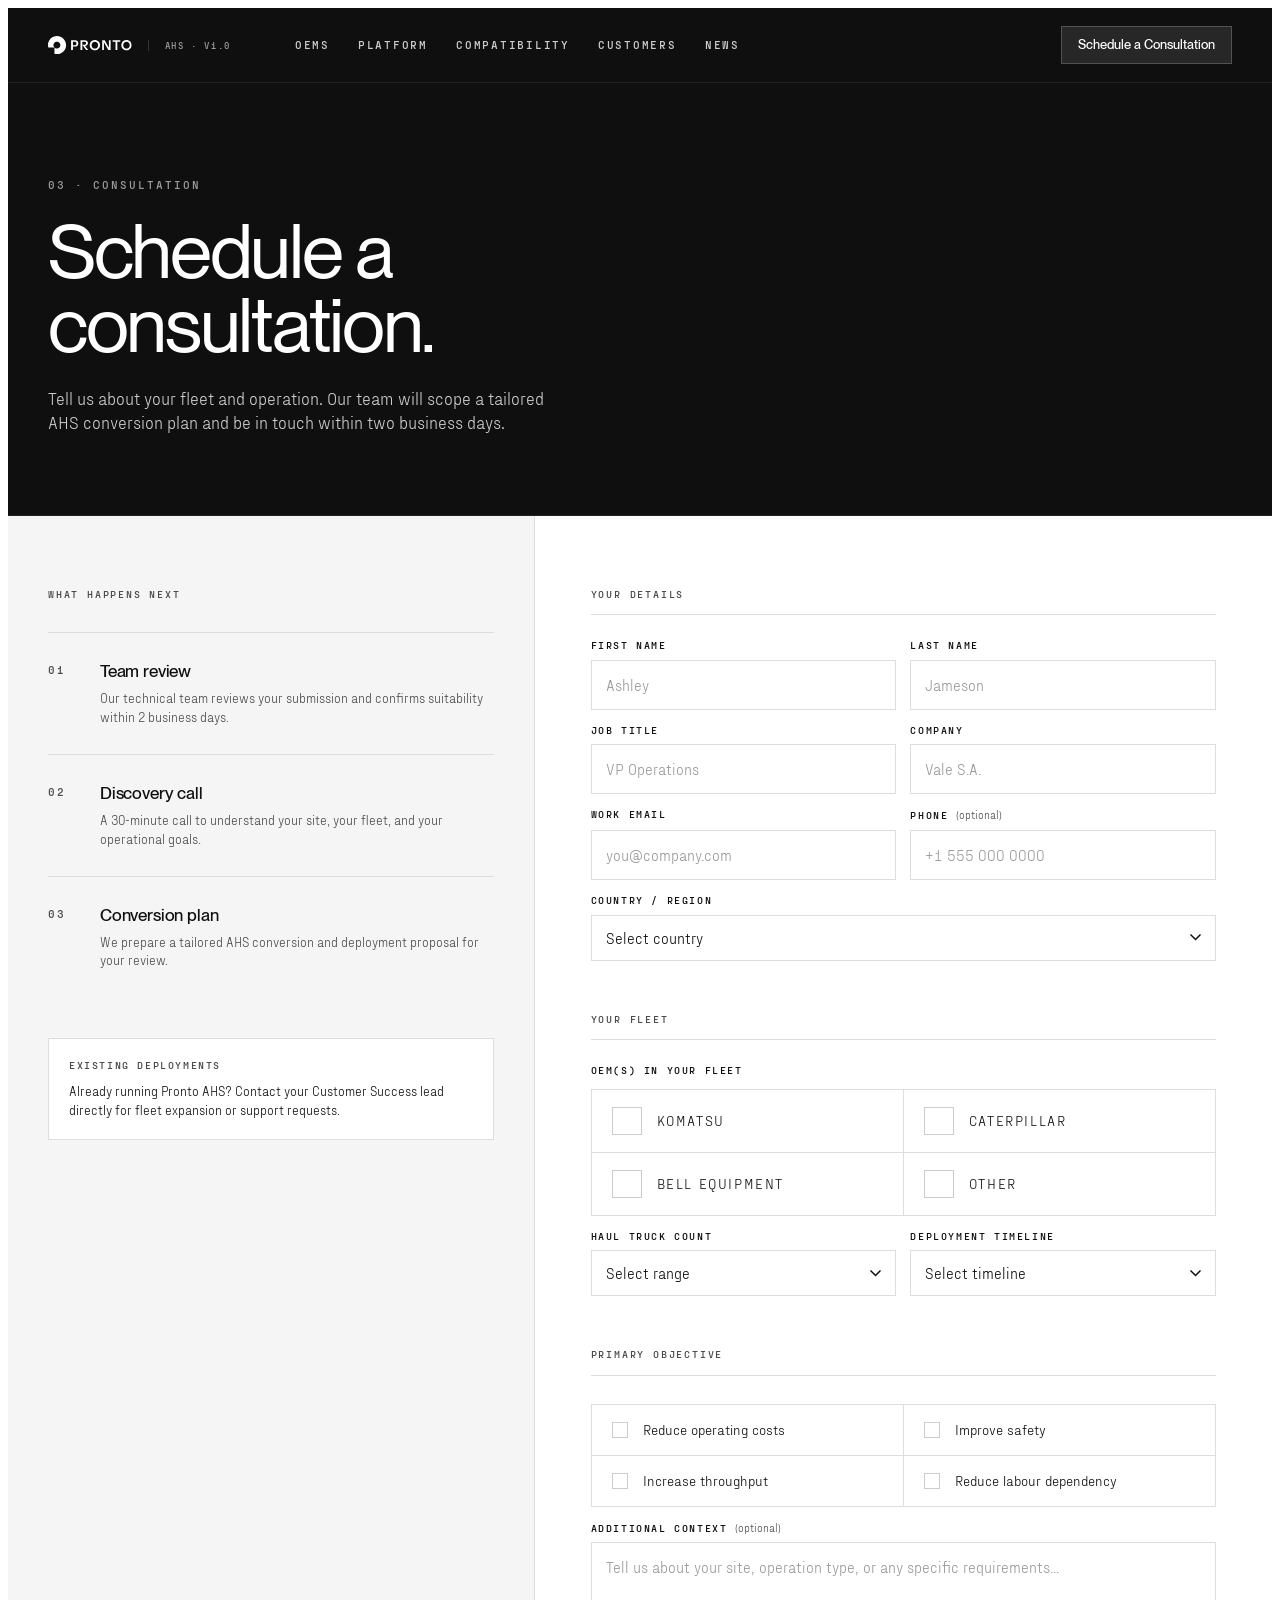
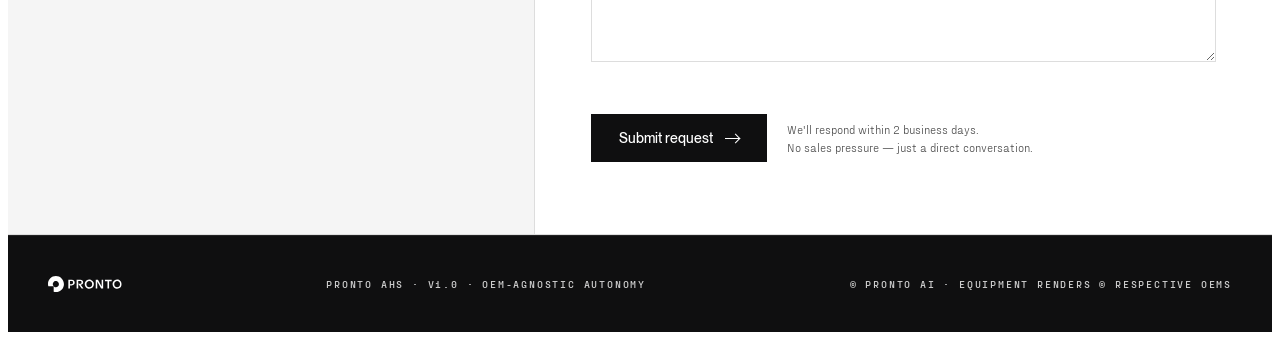
==== consultation.html @ 58838142 "Add consultation page and link Schedule a Consultation CTAs - New consultation.html: two-column form" ====
<!doctype html>
<html lang="en">
<head>
<meta charset="utf-8" />
<title>Pronto · Schedule a Consultation</title>
<meta name="viewport" content="width=device-width, initial-scale=1" />
<link rel="stylesheet" href="project/colors_and_type.css" />
<style>
  :root { --page-x: 40px; }
  html, body { background: var(--pronto-white); }
  body { overflow-x: hidden; }
  a { text-decoration: none; }

  /* Nav */
  .nav {
    position: sticky; top: 0; z-index: 50;
    display: flex; align-items: center; gap: 32px;
    padding: 18px var(--page-x);
    background: var(--pronto-black);
    color: var(--pronto-white);
    border-bottom: 1px solid rgba(255,255,255,0.08);
  }
  .nav .brand { display: flex; align-items: center; gap: 16px; }
  .nav .brand img { height: 18px; width: auto; display: block; }
  .nav .brand .ver {
    font-family: var(--font-mono); font-weight: 700;
    font-size: 9px; letter-spacing: 0.18em; text-transform: uppercase;
    color: var(--n-400); padding-left: 16px; border-left: 1px solid rgba(255,255,255,0.16);
  }
  .nav .links { display: flex; gap: 28px; margin-left: 32px; }
  .nav .links a {
    font-family: var(--font-mono); font-weight: 700;
    font-size: 11px; letter-spacing: 0.16em; text-transform: uppercase;
    color: var(--n-300);
    transition: color var(--dur-quick) var(--ease-pronto);
  }
  .nav .links a:hover { color: var(--pronto-white); }
  .nav .spacer { flex: 1; }
  .nav .cta {
    font-family: var(--font-sans); font-weight: 500; font-size: 13px;
    padding: 10px 16px;
    background: rgba(255,255,255,0.1); color: var(--pronto-white);
    border: 1px solid rgba(255,255,255,0.2);
    transition: opacity var(--dur-quick) var(--ease-pronto);
  }
  .nav .cta:hover { opacity: 0.7; }

  /* Page header */
  .page-head {
    background: var(--pronto-black); color: var(--pronto-white);
    padding: 96px var(--page-x) 80px;
    border-bottom: 1px solid rgba(255,255,255,0.08);
  }
  .page-head .eyebrow {
    font-family: var(--font-mono); font-weight: 700;
    font-size: 11px; letter-spacing: 0.18em; text-transform: uppercase;
    color: var(--n-400); margin-bottom: 24px; display: block;
  }
  .page-head h1 {
    font-family: var(--font-sans); font-weight: 400;
    font-size: clamp(52px, 6vw, 96px); line-height: 0.96; letter-spacing: -0.03em;
    color: var(--pronto-white); margin: 0; text-wrap: balance;
  }
  .page-head .sub {
    font-family: var(--font-body); font-weight: 300;
    font-size: 17px; line-height: 1.45; color: var(--n-300); max-width: 52ch; margin-top: 24px;
  }

  /* Form layout */
  .form-layout {
    display: grid; grid-template-columns: 1fr 1.4fr;
    border-bottom: 1px solid var(--divider);
  }

  /* Left panel */
  .form-aside {
    padding: 72px var(--page-x) 72px var(--page-x);
    border-right: 1px solid var(--divider);
    background: var(--surface-alt);
  }
  .form-aside .aside-label {
    font-family: var(--font-mono); font-weight: 700;
    font-size: 10px; letter-spacing: 0.18em; text-transform: uppercase;
    color: var(--fg-muted); margin-bottom: 32px; display: block;
  }
  .step {
    display: grid; grid-template-columns: 36px 1fr; gap: 16px; align-items: start;
    padding: 28px 0; border-top: 1px solid var(--divider);
  }
  .step:last-of-type { border-bottom: 1px solid var(--divider); }
  .step .step-num {
    font-family: var(--font-mono); font-weight: 700; font-size: 11px;
    letter-spacing: 0.16em; text-transform: uppercase; color: var(--fg-muted);
    padding-top: 2px;
  }
  .step .step-head {
    font-family: var(--font-sans); font-weight: 500; font-size: 17px;
    letter-spacing: -0.01em; margin-bottom: 6px; color: var(--fg);
  }
  .step .step-body {
    font-family: var(--font-body); font-weight: 300; font-size: 13px;
    line-height: 1.45; color: var(--fg-muted); margin: 0;
  }
  .aside-note {
    margin-top: 40px; padding: 20px;
    border: 1px solid var(--divider); background: var(--pronto-white);
  }
  .aside-note .note-label {
    font-family: var(--font-mono); font-weight: 700;
    font-size: 10px; letter-spacing: 0.16em; text-transform: uppercase;
    color: var(--fg-muted); margin-bottom: 10px; display: block;
  }
  .aside-note p {
    font-family: var(--font-body); font-weight: 300; font-size: 13px;
    line-height: 1.45; color: var(--fg); margin: 0;
  }

  /* Form panel */
  .form-main { padding: 72px 56px 72px 56px; }

  /* Form sections */
  .form-section { margin-bottom: 52px; }
  .form-section-label {
    font-family: var(--font-mono); font-weight: 700;
    font-size: 10px; letter-spacing: 0.18em; text-transform: uppercase;
    color: var(--fg-muted); margin-bottom: 24px; padding-bottom: 14px;
    border-bottom: 1px solid var(--divider); display: block;
  }
  .field-row { display: grid; grid-template-columns: 1fr 1fr; gap: 14px; margin-bottom: 14px; }
  .field-row.full { grid-template-columns: 1fr; }
  .field { display: grid; gap: 8px; }
  .field label {
    font-family: var(--font-mono); font-weight: 700;
    font-size: 10px; letter-spacing: 0.16em; text-transform: uppercase; color: var(--fg);
  }
  .field label .opt {
    font-family: var(--font-body); font-weight: 300; font-size: 11px;
    text-transform: none; letter-spacing: 0; color: var(--fg-muted);
  }
  .field input,
  .field select,
  .field textarea {
    font-family: var(--font-body); font-weight: 300; font-size: 15px;
    color: var(--fg); background: var(--pronto-white);
    border: 1px solid var(--divider); padding: 13px 14px;
    outline: none; width: 100%; box-sizing: border-box;
    -webkit-appearance: none; appearance: none;
    transition: border-color var(--dur-quick) var(--ease-pronto);
    border-radius: 0;
  }
  .field input:focus,
  .field select:focus,
  .field textarea:focus { border-color: var(--pronto-black); }
  .field input::placeholder,
  .field textarea::placeholder { color: var(--n-400); }
  .field select {
    background-image: url("data:image/svg+xml,%3Csvg xmlns='http://www.w3.org/2000/svg' width='11' height='7' viewBox='0 0 11 7'%3E%3Cpath d='M1 1l4.5 4.5L10 1' stroke='%230F0F10' stroke-width='1.5' fill='none' stroke-linecap='square'/%3E%3C/svg%3E");
    background-repeat: no-repeat; background-position: right 14px center;
    padding-right: 38px; cursor: pointer;
  }
  .field textarea { resize: vertical; min-height: 120px; line-height: 1.5; }

  /* Checkbox grid */
  .check-grid {
    display: grid; grid-template-columns: 1fr 1fr;
    gap: 1px; background: var(--divider); border: 1px solid var(--divider);
    margin-top: 4px;
  }
  .check-item {
    display: flex; align-items: center; gap: 12px;
    background: var(--pronto-white); padding: 14px 16px;
    cursor: pointer; transition: background var(--dur-quick) var(--ease-pronto);
  }
  .check-item:hover { background: var(--surface-alt); }
  .check-item input[type="checkbox"] {
    width: 16px; height: 16px; flex: 0 0 auto; cursor: pointer;
    border: 1px solid var(--divider-strong); background: var(--pronto-white);
    -webkit-appearance: none; appearance: none; position: relative;
    transition: background var(--dur-quick), border-color var(--dur-quick);
    border-radius: 0;
  }
  .check-item input[type="checkbox"]:checked {
    background: var(--pronto-black); border-color: var(--pronto-black);
  }
  .check-item input[type="checkbox"]:checked::after {
    content: ""; position: absolute; left: 4px; top: 1px;
    width: 5px; height: 9px;
    border-right: 1.5px solid var(--pronto-white);
    border-bottom: 1.5px solid var(--pronto-white);
    transform: rotate(40deg);
  }
  .check-item .check-label {
    font-family: var(--font-body); font-weight: 300; font-size: 14px;
    color: var(--fg); user-select: none;
  }

  /* Submit */
  .form-submit { display: flex; align-items: center; gap: 20px; margin-top: 8px; }
  .btn-submit {
    font-family: var(--font-sans); font-weight: 500; font-size: 14px;
    padding: 16px 28px; background: var(--pronto-black); color: var(--pronto-white);
    border: 0; cursor: pointer; display: inline-flex; align-items: center; gap: 12px;
    transition: opacity var(--dur-quick) var(--ease-pronto);
    flex-shrink: 0;
  }
  .btn-submit:hover { opacity: 0.7; }
  .submit-note {
    font-family: var(--font-body); font-weight: 300;
    font-size: 12px; color: var(--fg-muted); line-height: 1.5;
  }

  /* Success state */
  .form-success {
    display: none; padding: 96px 56px;
    align-items: center; justify-content: center;
  }
  .form-success.visible { display: flex; }
  .success-inner { max-width: 500px; }
  .success-eyebrow {
    font-family: var(--font-mono); font-weight: 700; font-size: 10px;
    letter-spacing: 0.18em; text-transform: uppercase; color: var(--fg-muted);
    margin-bottom: 20px; display: flex; align-items: center; gap: 10px;
  }
  .success-eyebrow::before {
    content: ""; width: 8px; height: 8px;
    background: var(--status-success); display: inline-block; flex: 0 0 auto;
  }
  .success-inner h2 {
    font-family: var(--font-sans); font-weight: 400;
    font-size: clamp(40px, 4vw, 64px); line-height: 0.96; letter-spacing: -0.025em;
    color: var(--fg); margin: 0 0 20px;
  }
  .success-inner p {
    font-family: var(--font-body); font-weight: 300; font-size: 16px;
    line-height: 1.5; color: var(--fg-muted); margin: 0 0 32px;
  }
  .success-inner .back-link {
    font-family: var(--font-mono); font-weight: 700;
    font-size: 11px; letter-spacing: 0.14em; text-transform: uppercase;
    color: var(--fg); border-bottom: 1px solid var(--fg); padding-bottom: 2px;
  }

  /* Footer */
  footer {
    padding: 40px var(--page-x); background: var(--pronto-black);
    color: var(--n-300); border-top: 1px solid rgba(255,255,255,0.08);
  }
  footer .row { display: flex; justify-content: space-between; align-items: center; }
  footer .mono {
    font-family: var(--font-mono); font-weight: 700;
    font-size: 10px; letter-spacing: 0.18em; text-transform: uppercase;
  }
  footer img { height: 16px; width: auto; }

  /* Scroll reveal */
  .reveal { opacity: 0; transform: translateY(12px); transition: opacity 800ms var(--ease-pronto), transform 800ms var(--ease-pronto); }
  .reveal.in { opacity: 1; transform: none; }

  @media (max-width: 960px) {
    .nav .links { display: none; }
    .form-layout { grid-template-columns: 1fr; }
    .form-aside { border-right: 0; border-bottom: 1px solid var(--divider); }
    .form-main { padding: 56px var(--page-x); }
    .field-row { grid-template-columns: 1fr; }
    .check-grid { grid-template-columns: 1fr; }
    .form-submit { flex-direction: column; align-items: flex-start; }
    .form-success { padding: 72px var(--page-x); }
  }
</style>
</head>
<body>

<nav class="nav">
  <div class="brand">
    <a href="index.html" style="display:flex;"><img src="assets/pronto_logo_white.svg" alt="Pronto" /></a>
    <span class="ver">AHS · V1.0</span>
  </div>
  <div class="links">
    <a href="index.html#oems">OEMs</a>
    <a href="index.html#stats">Platform</a>
    <a href="index.html#compat">Compatibility</a>
    <a href="#">Customers</a>
    <a href="#">News</a>
  </div>
  <span class="spacer"></span>
  <a class="cta" href="consultation.html">Schedule a Consultation</a>
</nav>

<header class="page-head reveal">
  <span class="eyebrow">03 · Consultation</span>
  <h1>Schedule a<br/>consultation.</h1>
  <p class="sub">Tell us about your fleet and operation. Our team will scope a tailored AHS conversion plan and be in touch within two business days.</p>
</header>

<div class="form-layout">

  <aside class="form-aside reveal">
    <span class="aside-label">What happens next</span>

    <div class="step">
      <span class="step-num">01</span>
      <div>
        <div class="step-head">Team review</div>
        <p class="step-body">Our technical team reviews your submission and confirms suitability within 2 business days.</p>
      </div>
    </div>
    <div class="step">
      <span class="step-num">02</span>
      <div>
        <div class="step-head">Discovery call</div>
        <p class="step-body">A 30-minute call to understand your site, your fleet, and your operational goals.</p>
      </div>
    </div>
    <div class="step">
      <span class="step-num">03</span>
      <div>
        <div class="step-head">Conversion plan</div>
        <p class="step-body">We prepare a tailored AHS conversion and deployment proposal for your review.</p>
      </div>
    </div>

    <div class="aside-note">
      <span class="note-label">Existing deployments</span>
      <p>Already running Pronto AHS? Contact your Customer Success lead directly for fleet expansion or support requests.</p>
    </div>
  </aside>

  <div class="form-main reveal" id="formMain">
    <form id="consultForm" novalidate>

      <div class="form-section">
        <span class="form-section-label">Your details</span>
        <div class="field-row">
          <div class="field">
            <label for="first-name">First name</label>
            <input type="text" id="first-name" name="first_name" placeholder="Ashley" required />
          </div>
          <div class="field">
            <label for="last-name">Last name</label>
            <input type="text" id="last-name" name="last_name" placeholder="Jameson" required />
          </div>
        </div>
        <div class="field-row">
          <div class="field">
            <label for="job-title">Job title</label>
            <input type="text" id="job-title" name="job_title" placeholder="VP Operations" required />
          </div>
          <div class="field">
            <label for="company">Company</label>
            <input type="text" id="company" name="company" placeholder="Vale S.A." required />
          </div>
        </div>
        <div class="field-row">
          <div class="field">
            <label for="email">Work email</label>
            <input type="email" id="email" name="email" placeholder="you@company.com" required />
          </div>
          <div class="field">
            <label for="phone">Phone <span class="opt">(optional)</span></label>
            <input type="tel" id="phone" name="phone" placeholder="+1 555 000 0000" />
          </div>
        </div>
        <div class="field-row full">
          <div class="field">
            <label for="country">Country / Region</label>
            <select id="country" name="country" required>
              <option value="" disabled selected>Select country</option>
              <option>Australia</option>
              <option>Brazil</option>
              <option>Canada</option>
              <option>Chile</option>
              <option>Democratic Republic of the Congo</option>
              <option>Ghana</option>
              <option>Indonesia</option>
              <option>Kazakhstan</option>
              <option>Mexico</option>
              <option>Peru</option>
              <option>Russia</option>
              <option>Saudi Arabia</option>
              <option>South Africa</option>
              <option>United States</option>
              <option>Zimbabwe</option>
              <option>Other</option>
            </select>
          </div>
        </div>
      </div>

      <div class="form-section">
        <span class="form-section-label">Your fleet</span>
        <div class="field-row full">
          <div class="field">
            <label>OEM(s) in your fleet</label>
            <div class="check-grid">
              <label class="check-item">
                <input type="checkbox" name="oem" value="komatsu" />
                <span class="check-label">Komatsu</span>
              </label>
              <label class="check-item">
                <input type="checkbox" name="oem" value="caterpillar" />
                <span class="check-label">Caterpillar</span>
              </label>
              <label class="check-item">
                <input type="checkbox" name="oem" value="bell" />
                <span class="check-label">Bell Equipment</span>
              </label>
              <label class="check-item">
                <input type="checkbox" name="oem" value="other" />
                <span class="check-label">Other</span>
              </label>
            </div>
          </div>
        </div>
        <div class="field-row" style="margin-top: 14px;">
          <div class="field">
            <label for="fleet-size">Haul truck count</label>
            <select id="fleet-size" name="fleet_size">
              <option value="" disabled selected>Select range</option>
              <option>1–10 trucks</option>
              <option>11–50 trucks</option>
              <option>51–200 trucks</option>
              <option>200+ trucks</option>
              <option>Not sure yet</option>
            </select>
          </div>
          <div class="field">
            <label for="timeline">Deployment timeline</label>
            <select id="timeline" name="timeline">
              <option value="" disabled selected>Select timeline</option>
              <option>Under 6 months</option>
              <option>6–12 months</option>
              <option>12–24 months</option>
              <option>24+ months</option>
              <option>Just exploring</option>
            </select>
          </div>
        </div>
      </div>

      <div class="form-section">
        <span class="form-section-label">Primary objective</span>
        <div class="field-row full">
          <div class="check-grid">
            <label class="check-item">
              <input type="checkbox" name="objective" value="cost" />
              <span class="check-label">Reduce operating costs</span>
            </label>
            <label class="check-item">
              <input type="checkbox" name="objective" value="safety" />
              <span class="check-label">Improve safety</span>
            </label>
            <label class="check-item">
              <input type="checkbox" name="objective" value="throughput" />
              <span class="check-label">Increase throughput</span>
            </label>
            <label class="check-item">
              <input type="checkbox" name="objective" value="labour" />
              <span class="check-label">Reduce labour dependency</span>
            </label>
          </div>
        </div>
        <div class="field-row full" style="margin-top: 14px;">
          <div class="field">
            <label for="notes">Additional context <span class="opt">(optional)</span></label>
            <textarea id="notes" name="notes" placeholder="Tell us about your site, operation type, or any specific requirements..."></textarea>
          </div>
        </div>
      </div>

      <div class="form-submit">
        <button type="submit" class="btn-submit">
          Submit request
          <span style="display:inline-block;width:14px;height:1px;background:currentColor;position:relative;">
            <span style="position:absolute;right:0;top:-3px;width:6px;height:6px;border-right:1px solid currentColor;border-top:1px solid currentColor;transform:rotate(45deg);"></span>
          </span>
        </button>
        <p class="submit-note">We'll respond within 2 business days.<br/>No sales pressure — just a direct conversation.</p>
      </div>

    </form>
  </div>

  <div class="form-success" id="formSuccess">
    <div class="success-inner">
      <div class="success-eyebrow">Request received</div>
      <h2>We'll be in touch shortly.</h2>
      <p>Your consultation request has been submitted. Our team will review your details and reach out within 2 business days to schedule your discovery call.</p>
      <a class="back-link" href="index.html">← Back to fleet overview</a>
    </div>
  </div>

</div>

<footer>
  <div class="row">
    <img src="assets/pronto_logo_white.svg" alt="Pronto" />
    <span class="mono">PRONTO AHS · V1.0 · OEM-AGNOSTIC AUTONOMY</span>
    <span class="mono">© Pronto AI · Equipment renders © respective OEMs</span>
  </div>
</footer>

<script>
  const io = new IntersectionObserver((entries) => {
    entries.forEach(e => { if (e.isIntersecting) e.target.classList.add('in'); });
  }, { threshold: 0.08 });
  document.querySelectorAll('.reveal').forEach(el => io.observe(el));

  document.getElementById('consultForm').addEventListener('submit', (e) => {
    e.preventDefault();
    const main = document.getElementById('formMain');
    const success = document.getElementById('formSuccess');
    main.style.display = 'none';
    success.classList.add('visible');
    window.scrollTo({ top: document.querySelector('.form-layout').offsetTop - 80, behavior: 'smooth' });
  });
</script>
</body>
</html>
---- project/colors_and_type.css ----
/* =========================================================================
   Pronto Design System — Colors & Type
   Black-and-white identity. Precision typography. No decorative color.
   ========================================================================= */

/* ---------- Fonts ------------------------------------------------------- */

@font-face {
  font-family: "PP Neue Montreal";
  src: url("fonts/PPNeueMontreal-Thin.woff2") format("woff2");
  font-weight: 100; font-style: normal; font-display: swap;
}
@font-face {
  font-family: "PP Neue Montreal";
  src: url("fonts/PPNeueMontreal-Light.woff2") format("woff2");
  font-weight: 300; font-style: normal; font-display: swap;
}
@font-face {
  font-family: "PP Neue Montreal";
  src: url("fonts/PPNeueMontreal-Book.woff2") format("woff2");
  font-weight: 350; font-style: normal; font-display: swap;
}
@font-face {
  font-family: "PP Neue Montreal";
  src: url("fonts/PPNeueMontreal-Regular.woff2") format("woff2");
  font-weight: 400; font-style: normal; font-display: swap;
}
@font-face {
  font-family: "PP Neue Montreal";
  src: url("fonts/PPNeueMontreal-Italic.woff2") format("woff2");
  font-weight: 400; font-style: italic; font-display: swap;
}
@font-face {
  font-family: "PP Neue Montreal";
  src: url("fonts/PPNeueMontreal-Medium.woff2") format("woff2");
  font-weight: 500; font-style: normal; font-display: swap;
}
@font-face {
  font-family: "PP Neue Montreal";
  src: url("fonts/PPNeueMontreal-Bold.woff2") format("woff2");
  font-weight: 700; font-style: normal; font-display: swap;
}
@font-face {
  font-family: "PP Neue Montreal";
  src: url("fonts/PPNeueMontreal-BoldItalic.woff2") format("woff2");
  font-weight: 700; font-style: italic; font-display: swap;
}

@font-face {
  font-family: "PP Fraktion Sans";
  src: url("fonts/PPFraktionSans-Thin.woff2") format("woff2");
  font-weight: 100; font-style: normal; font-display: swap;
}
@font-face {
  font-family: "PP Fraktion Sans";
  src: url("fonts/PPFraktionSans-Light.woff2") format("woff2");
  font-weight: 300; font-style: normal; font-display: swap;
}
@font-face {
  font-family: "PP Fraktion Sans";
  src: url("fonts/PPFraktionSans-LightItalic.woff2") format("woff2");
  font-weight: 300; font-style: italic; font-display: swap;
}
@font-face {
  font-family: "PP Fraktion Sans";
  src: url("fonts/PPFraktionSans-Bold.woff2") format("woff2");
  font-weight: 700; font-style: normal; font-display: swap;
}
@font-face {
  font-family: "PP Fraktion Sans";
  src: url("fonts/PPFraktionSans-BoldItalic.woff2") format("woff2");
  font-weight: 700; font-style: italic; font-display: swap;
}

@font-face {
  font-family: "PP Fraktion Mono";
  src: url("fonts/PPFraktionMono-Light.woff2") format("woff2");
  font-weight: 300; font-style: normal; font-display: swap;
}
@font-face {
  font-family: "PP Fraktion Mono";
  src: url("fonts/PPFraktionMono-Regular.woff2") format("woff2");
  font-weight: 400; font-style: normal; font-display: swap;
}
@font-face {
  font-family: "PP Fraktion Mono";
  src: url("fonts/PPFraktionMono-RegularItalic.woff2") format("woff2");
  font-weight: 400; font-style: italic; font-display: swap;
}
@font-face {
  font-family: "PP Fraktion Mono";
  src: url("fonts/PPFraktionMono-Bold.woff2") format("woff2");
  font-weight: 700; font-style: normal; font-display: swap;
}
@font-face {
  font-family: "PP Fraktion Mono";
  src: url("fonts/PPFraktionMono-BoldItalic.woff2") format("woff2");
  font-weight: 700; font-style: italic; font-display: swap;
}

/* =========================================================================
   Tokens
   ========================================================================= */

:root {
  /* ----- Brand families ----- */
  --font-sans:      "PP Neue Montreal", "Helvetica Neue", Arial, sans-serif;
  --font-body:      "PP Fraktion Sans", "PP Neue Montreal", Arial, sans-serif;
  --font-mono:      "PP Fraktion Mono", ui-monospace, "SF Mono", Menlo, monospace;

  /* ----- Brand colors (from Pronto Identity Guidelines, p.12) ----- */
  --pronto-black:   #0F0F10;  /* CMYK 100/100/100/100, RGB 19/15/16 — "Black" */
  --pronto-white:   #FFFFFF;
  --pronto-grey:    #CCCCCC;  /* RGB 204/204/204 — "Grey" */

  /* ----- Brand accent (observed in Pronto AHS sales / pitch decks) -----
           Used for: stat numerals, product-diagram backgrounds, highlight
           underlines on key phrases. NOT for body type or backgrounds
           outside decks. Always on black or against white photography. */
  --pronto-yellow:  #FECE3D;
  --pronto-yellow-deep: #F5B800;  /* darker step for pressed / hover */

  /* ----- Neutral scale (derived ramp between Black, Grey, and White)
           Reserved for surfaces, dividers, type hierarchies. Use sparingly. */
  --n-0:   #FFFFFF;
  --n-50:  #F5F5F5;
  --n-100: #ECECEC;
  --n-200: #DDDDDD;
  --n-300: #CCCCCC;   /* Brand Grey */
  --n-400: #999999;
  --n-500: #707070;
  --n-600: #4A4A4A;
  --n-700: #2A2A2B;
  --n-800: #1A1A1B;
  --n-900: #0F0F10;   /* Brand Black */

  /* ----- Semantic surfaces / foreground ----- */
  --bg:           var(--pronto-white);
  --bg-inverse:   var(--pronto-black);
  --surface:      var(--pronto-white);
  --surface-alt:  var(--n-50);
  --surface-inverse: var(--pronto-black);

  --fg:           var(--pronto-black);
  --fg-muted:     var(--n-600);
  --fg-subtle:    var(--n-500);
  --fg-disabled:  var(--n-400);
  --fg-inverse:   var(--pronto-white);
  --fg-inverse-muted: var(--n-300);

  --divider:      var(--n-200);
  --divider-strong: var(--n-300);
  --divider-inverse: rgba(255, 255, 255, 0.16);

  /* ----- Status (functional, kept minimal & desaturated) ----- */
  --status-info:    #2D2D2E;     /* defaults to neutral — brand prefers B&W */
  --status-success: #1A6E3F;
  --status-warn:    #8A6B00;
  --status-danger:  #B0271A;

  /* ----- Radii (precision-driven: small, deliberate) ----- */
  --r-none: 0px;
  --r-xs:   2px;
  --r-sm:   4px;
  --r-md:   6px;
  --r-lg:   10px;
  --r-pill: 999px;

  /* ----- Borders ----- */
  --border-w: 1px;
  --border-w-strong: 2px;
  --border: var(--border-w) solid var(--divider);
  --border-strong: var(--border-w) solid var(--fg);

  /* ----- Spacing (4px base) ----- */
  --s-0:  0px;
  --s-1:  4px;
  --s-2:  8px;
  --s-3:  12px;
  --s-4:  16px;
  --s-5:  20px;
  --s-6:  24px;
  --s-7:  32px;
  --s-8:  40px;
  --s-9:  48px;
  --s-10: 64px;
  --s-11: 80px;
  --s-12: 96px;
  --s-13: 128px;

  /* ----- Shadows (used sparingly; brand prohibits drop shadows on logo,
           and we keep elevation very flat overall) ----- */
  --elev-0: none;
  --elev-1: 0 1px 2px rgba(15, 15, 16, 0.06);
  --elev-2: 0 2px 8px rgba(15, 15, 16, 0.08);
  --elev-3: 0 12px 32px rgba(15, 15, 16, 0.12);

  /* ----- Motion (from guidelines p.21) -----
           Pronto motion is "LinearOutSlowIn": cubic-bezier(0.0, 0.0, 0.2, 1).
           Max intro time = 3s. Type animates left→right or bottom→top.       */
  --ease-pronto: cubic-bezier(0, 0, 0.2, 1);
  --dur-quick: 160ms;
  --dur-base:  240ms;
  --dur-slow:  480ms;
  --dur-intro: 1200ms;

  /* ----- Type scale (modular, anchored to the guideline specs:
           H1 36/40 = 1.1×, Body 12/15 = 1.25×, bylines all caps +100 tracking) */
  --fs-byline:  11px;   /* mono, ALL CAPS, +0.16em tracking */
  --fs-caption: 12px;
  --fs-body:    14px;
  --fs-body-lg: 16px;
  --fs-h6:      18px;
  --fs-h5:      22px;
  --fs-h4:      28px;
  --fs-h3:      36px;   /* canonical headline size from guidelines */
  --fs-h2:      52px;
  --fs-h1:      72px;
  --fs-display: 120px;

  --lh-tight: 1.05;
  --lh-snug:  1.1;      /* canonical headline leading per guidelines */
  --lh-base:  1.25;     /* canonical body leading per guidelines */
  --lh-loose: 1.5;

  --tr-byline: 0.16em;  /* +100 tracking translated to em */
  --tr-headline: -0.01em;
  --tr-tight:  -0.02em;

  /* ----- Layout ----- */
  --maxw-prose: 64ch;
  --maxw-page:  1440px;
}

/* =========================================================================
   Semantic element styles
   ========================================================================= */

html, body {
  background: var(--bg);
  color: var(--fg);
  font-family: var(--font-sans);
  font-weight: 400;
  font-size: var(--fs-body);
  line-height: var(--lh-base);
  -webkit-font-smoothing: antialiased;
  -moz-osx-font-smoothing: grayscale;
  text-rendering: optimizeLegibility;
}

::selection { background: var(--pronto-black); color: var(--pronto-white); }

/* Headlines — PP Neue Montreal Regular, snug leading, slight negative tracking */
h1, .h1, h2, .h2, h3, .h3, h4, .h4, h5, .h5, h6, .h6 {
  font-family: var(--font-sans);
  font-weight: 400;
  line-height: var(--lh-snug);
  letter-spacing: var(--tr-headline);
  color: var(--fg);
  margin: 0;
  text-wrap: balance;
}
h1, .h1 { font-size: var(--fs-h1); line-height: var(--lh-tight); letter-spacing: var(--tr-tight); }
h2, .h2 { font-size: var(--fs-h2); }
h3, .h3 { font-size: var(--fs-h3); }
h4, .h4 { font-size: var(--fs-h4); }
h5, .h5 { font-size: var(--fs-h5); }
h6, .h6 { font-size: var(--fs-h6); }

.display { font-size: var(--fs-display); line-height: 0.95; letter-spacing: -0.025em; }

/* Body — longform reading. PP Fraktion Sans Light per guidelines. */
p, .body {
  font-family: var(--font-body);
  font-weight: 300;
  font-size: var(--fs-body);
  line-height: var(--lh-base);
  color: var(--fg);
  margin: 0;
  text-wrap: pretty;
}
.body-lg { font-size: var(--fs-body-lg); line-height: 1.4; }

/* Byline / caption — PP Fraktion Mono Bold, ALL CAPS, +0.16em tracking */
.byline, .eyebrow, .caption-mono {
  font-family: var(--font-mono);
  font-weight: 700;
  font-size: var(--fs-byline);
  letter-spacing: var(--tr-byline);
  text-transform: uppercase;
  line-height: 1;
  color: var(--fg);
}

.caption {
  font-family: var(--font-body);
  font-weight: 300;
  font-size: var(--fs-caption);
  line-height: 1.35;
  color: var(--fg-muted);
}

code, kbd, samp, pre, .mono {
  font-family: var(--font-mono);
  font-weight: 400;
  font-size: 0.92em;
}

a {
  color: inherit;
  text-decoration: underline;
  text-decoration-thickness: 1px;
  text-underline-offset: 0.18em;
  text-decoration-color: currentColor;
  transition: opacity var(--dur-quick) var(--ease-pronto);
}
a:hover { opacity: 0.6; }

hr {
  border: 0;
  height: 1px;
  background: var(--divider);
  margin: var(--s-7) 0;
}

/* Utilities — handy in slides/UI kits */
.u-mono   { font-family: var(--font-mono); }
.u-body   { font-family: var(--font-body); }
.u-sans   { font-family: var(--font-sans); }
.u-invert { background: var(--bg-inverse); color: var(--fg-inverse); }
.u-byline { font-family: var(--font-mono); font-weight: 700; text-transform: uppercase; letter-spacing: var(--tr-byline); font-size: var(--fs-byline); }
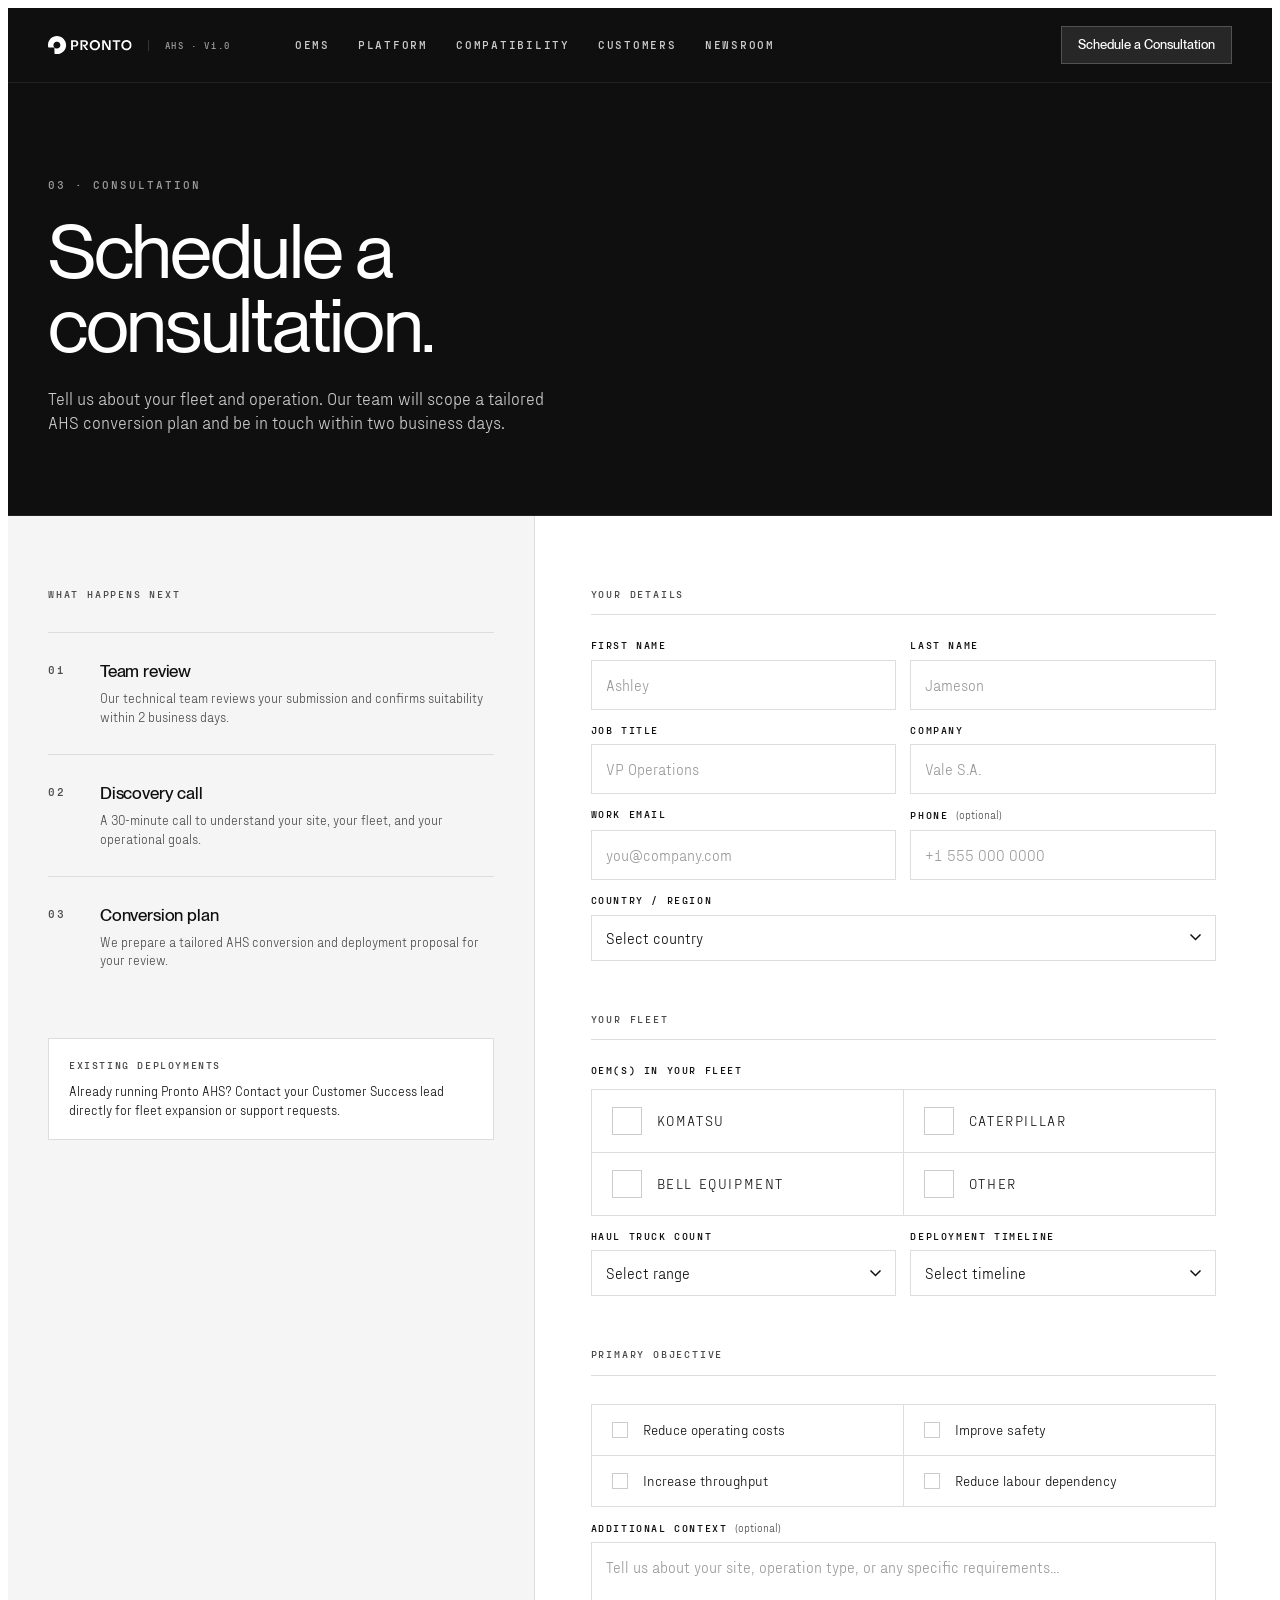
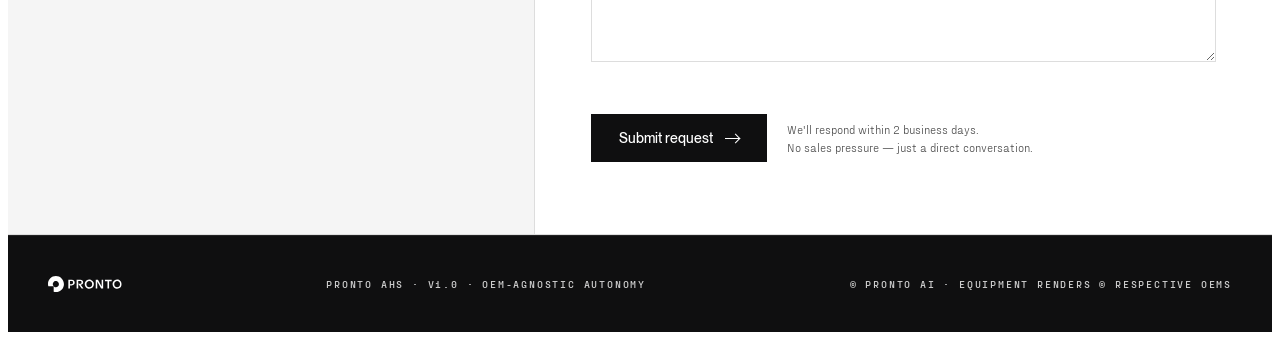
==== commit 181b1bd6: "Add newsroom with 6 real Pronto articles and update nav - newsroom.html: index with dark featured st" ====
--- a/consultation.html
+++ b/consultation.html
@@ -280,7 +280,7 @@
     <a href="index.html#stats">Platform</a>
     <a href="index.html#compat">Compatibility</a>
     <a href="#">Customers</a>
-    <a href="#">News</a>
+    <a href="newsroom.html">Newsroom</a>
   </div>
   <span class="spacer"></span>
   <a class="cta" href="consultation.html">Schedule a Consultation</a>
